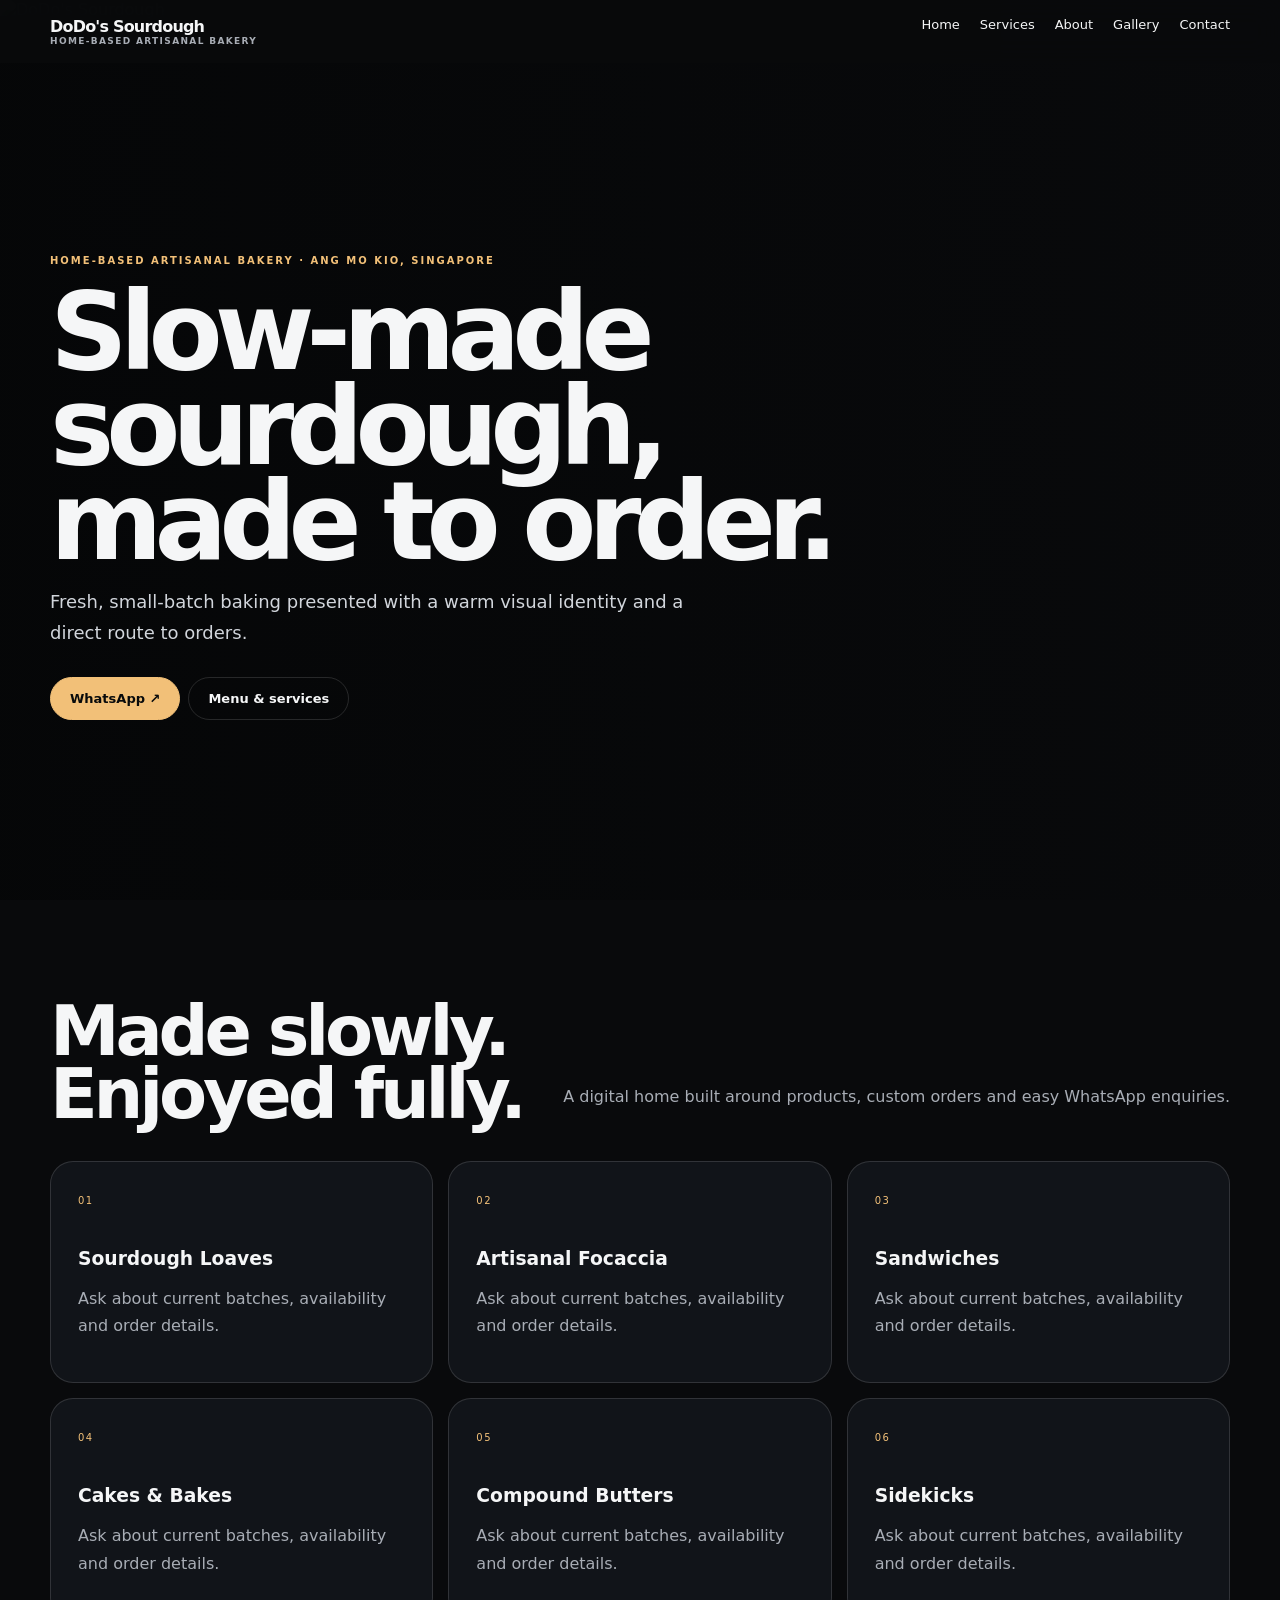
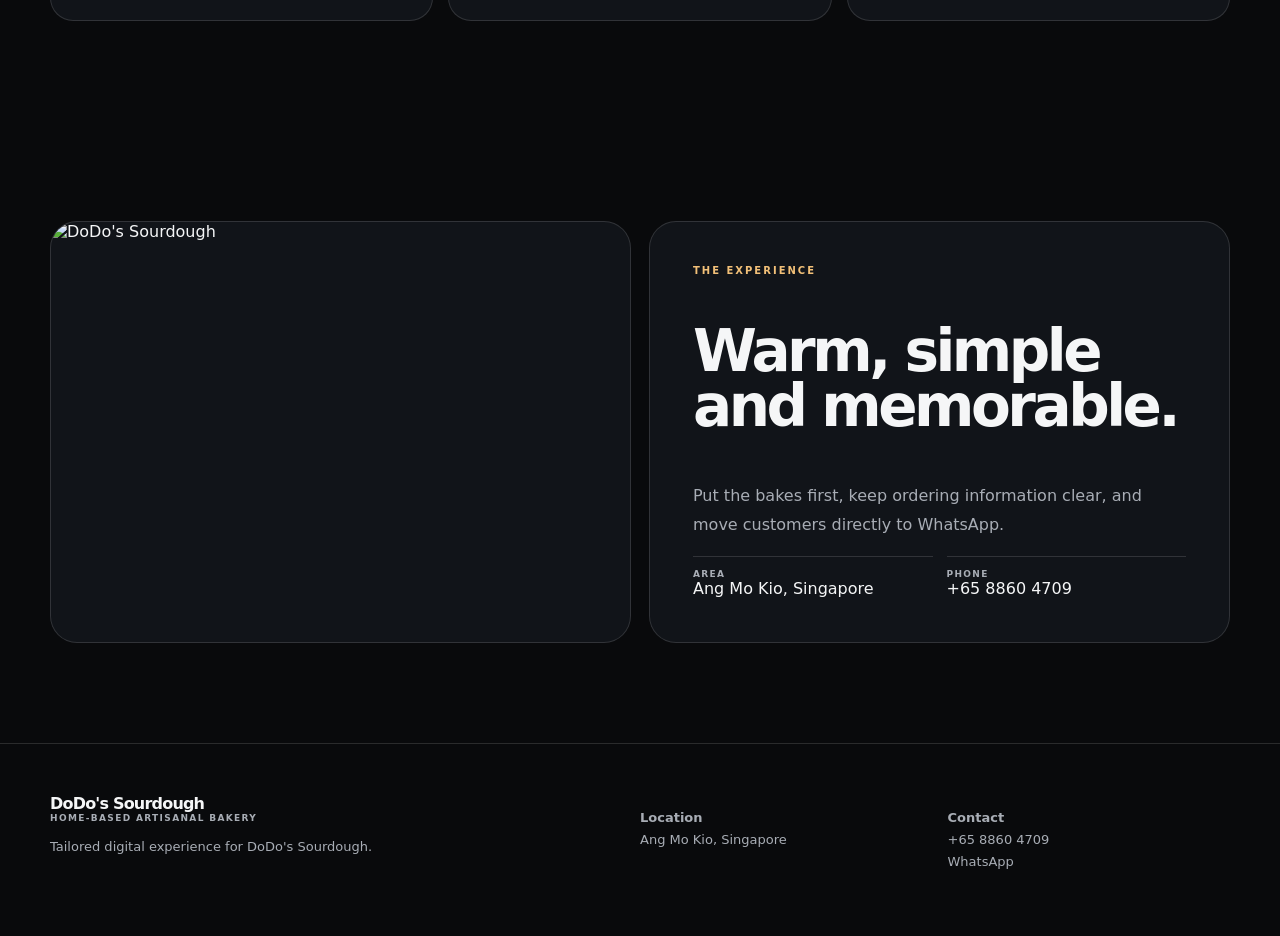
==== index.html @ b7d6df31 "Build DoDo's Sourdough index.html" ====
<!doctype html><html><head><meta charset="utf-8"><meta name="viewport" content="width=device-width,initial-scale=1"><title>DoDo's Sourdough — Home</title><style>:root{--b:#090a0c;--c:#111419;--t:#f5f6f7;--m:#a8adb5;--a:#f2c078;--l:#fff2}*{box-sizing:border-box}html{scroll-behavior:smooth}body{margin:0;background:var(--b);color:var(--t);font-family:Inter,system-ui,sans-serif}a{color:inherit;text-decoration:none}.w{width:min(calc(100% - 36px),1180px);margin:auto}.nav{position:fixed;z-index:5;inset:0 0 auto;padding:17px 0;background:#090a0ce8;backdrop-filter:blur(14px)}.ni{display:flex;justify-content:space-between}.brand{font-weight:850;letter-spacing:-.05em}.brand small{display:block;color:var(--m);font-size:9px;letter-spacing:.15em;text-transform:uppercase}.links{display:flex;gap:20px;font-size:13px}.links a:hover{color:var(--a)}section{padding:100px 0}.hero{min-height:100svh;position:relative;display:flex;align-items:end;overflow:hidden}.hero img{position:absolute;inset:0;width:100%;height:100%;object-fit:cover;filter:brightness(.58);z-index:-2}.hero:after{content:'';position:absolute;inset:0;background:linear-gradient(90deg,#050607e5,#05060722),linear-gradient(0deg,var(--b),transparent 45%);z-index:-1}.hero .w{padding:150px 0 75px}.ey{color:var(--a);font-size:10px;letter-spacing:.2em;text-transform:uppercase;font-weight:800}.hero h1{font-size:clamp(50px,9vw,108px);line-height:.88;letter-spacing:-.075em;max-width:900px;margin:18px 0}.hero p{max-width:650px;color:#d1d5db;line-height:1.7;font-size:18px}.btn{display:inline-block;margin:10px 8px 0 0;padding:13px 19px;border:1px solid var(--l);border-radius:999px;font-size:13px;font-weight:750}.primary{background:var(--a);color:#080a0b;border-color:var(--a)}.head{display:flex;justify-content:space-between;gap:25px;align-items:end;margin-bottom:35px}.head h2{font-size:clamp(40px,6vw,70px);line-height:.9;letter-spacing:-.06em;margin:0}.head p,.card p{color:var(--m);line-height:1.7}.grid{display:grid;grid-template-columns:repeat(3,1fr);gap:15px}.card{border:1px solid var(--l);border-radius:23px;padding:27px;min-height:205px;background:var(--c);transition:.4s}.card:hover{transform:translateY(-7px)}.num{color:var(--a);font-size:10px;letter-spacing:.15em}.card h3{margin:40px 0 8px}.split{display:grid;grid-template-columns:1fr 1fr;gap:18px}.panel{border:1px solid var(--l);border-radius:27px;overflow:hidden;background:var(--c)}.panel img{width:100%;height:100%;min-height:420px;object-fit:cover}.copy{padding:43px}.copy h2{font-size:clamp(35px,5vw,58px);line-height:.95;letter-spacing:-.06em}.copy p{color:var(--m);line-height:1.8}.facts{display:grid;grid-template-columns:1fr 1fr;gap:14px}.fact{border-top:1px solid var(--l);padding-top:12px}.fact b{display:block;color:var(--m);font-size:9px;letter-spacing:.15em;text-transform:uppercase}.gallery{display:grid;grid-template-columns:2fr 1fr 1fr;grid-auto-rows:240px;gap:12px}.gallery img{width:100%;height:100%;object-fit:cover;border-radius:18px}.gallery img:first-child{grid-row:span 2}.footer{border-top:1px solid var(--l);padding:50px 0}.foot{display:grid;grid-template-columns:2fr 1fr 1fr;gap:25px}.foot p{color:var(--m);font-size:13px;line-height:1.7}.reveal{opacity:0;transform:translateY(30px);transition:.8s}.on{opacity:1;transform:none}@media(max-width:800px){.links{display:none}.grid,.split,.foot{grid-template-columns:1fr}.head{display:block}.gallery{grid-template-columns:1fr 1fr;grid-auto-rows:170px}.gallery img:first-child{grid-column:span 2;grid-row:auto}.facts{grid-template-columns:1fr}.hero h1{font-size:clamp(50px,15vw,82px)}}</style></head><body><header class="nav"><div class="w ni"><a class="brand" href="index.html">DoDo's Sourdough<small>Home-Based Artisanal Bakery</small></a><nav class="links"><a href="index.html">Home</a><a href="services.html">Services</a><a href="about.html">About</a><a href="gallery.html">Gallery</a><a href="contact.html">Contact</a></nav></div></header><main><section class="hero"><img src="https://images.unsplash.com/photo-1509440159596-0249088772ff?auto=format&fit=crop&w=1800&q=85" alt="DoDo's Sourdough"><div class="w reveal"><div class="ey">Home-Based Artisanal Bakery · Ang Mo Kio, Singapore</div><h1>Slow-made sourdough, made to order.</h1><p>Fresh, small-batch baking presented with a warm visual identity and a direct route to orders.</p><a class="btn primary" href="https://wa.me/6588604709?text=Hi%20DoDos%20Sourdough%2C%20I%27d%20like%20to%20enquire.">WhatsApp ↗</a><a class="btn" href="services.html">Menu & services</a></div></section><section><div class="w"><div class="head reveal"><h2>Made slowly.<br>Enjoyed fully.</h2><p>A digital home built around products, custom orders and easy WhatsApp enquiries.</p></div><div class="grid"><article class="card reveal"><span class="num">01</span><h3>Sourdough Loaves</h3><p>Ask about current batches, availability and order details.</p></article><article class="card reveal"><span class="num">02</span><h3>Artisanal Focaccia</h3><p>Ask about current batches, availability and order details.</p></article><article class="card reveal"><span class="num">03</span><h3>Sandwiches</h3><p>Ask about current batches, availability and order details.</p></article><article class="card reveal"><span class="num">04</span><h3>Cakes & Bakes</h3><p>Ask about current batches, availability and order details.</p></article><article class="card reveal"><span class="num">05</span><h3>Compound Butters</h3><p>Ask about current batches, availability and order details.</p></article><article class="card reveal"><span class="num">06</span><h3>Sidekicks</h3><p>Ask about current batches, availability and order details.</p></article></div></div></section><section><div class="w split"><div class="panel reveal"><img src="https://images.unsplash.com/photo-1509440159596-0249088772ff?auto=format&fit=crop&w=1800&q=85" alt="DoDo's Sourdough"></div><div class="panel copy reveal"><div class="ey">The experience</div><h2>Warm, simple and memorable.</h2><p>Put the bakes first, keep ordering information clear, and move customers directly to WhatsApp.</p><div class="facts"><div class="fact"><b>Area</b><span>Ang Mo Kio, Singapore</span></div><div class="fact"><b>Phone</b><span>+65 8860 4709</span></div></div></div></div></section></main><footer class="footer"><div class="w foot"><div><div class="brand">DoDo's Sourdough<small>Home-Based Artisanal Bakery</small></div><p>Tailored digital experience for DoDo's Sourdough.</p></div><div><p><b>Location</b><br>Ang Mo Kio, Singapore</p></div><div><p><b>Contact</b><br>+65 8860 4709<br><a href="https://wa.me/6588604709?text=Hi%20DoDos%20Sourdough%2C%20I%27d%20like%20to%20enquire.">WhatsApp</a></p></div></div></footer><script>const q=new IntersectionObserver(es=>es.forEach(e=>e.isIntersecting&&e.target.classList.add('on')),{threshold:.12});document.querySelectorAll('.reveal').forEach(e=>q.observe(e));</script></body></html>
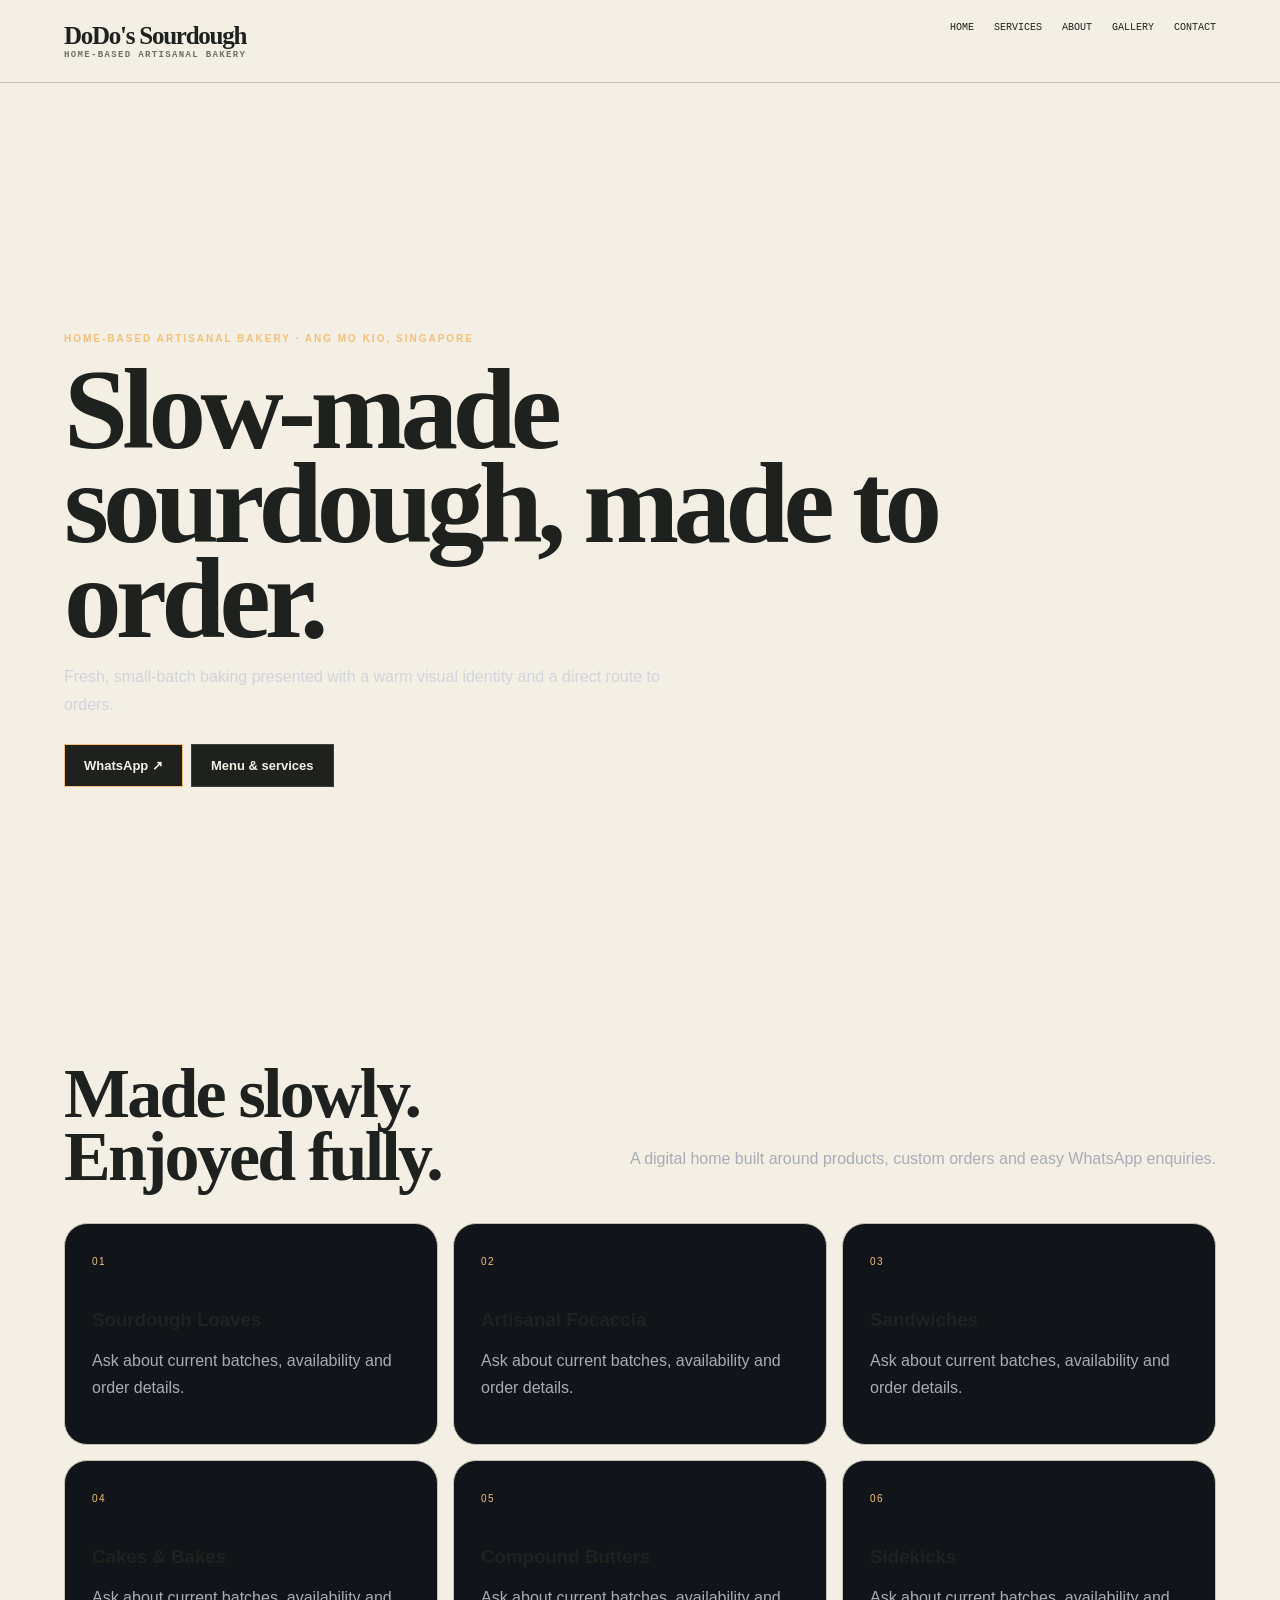
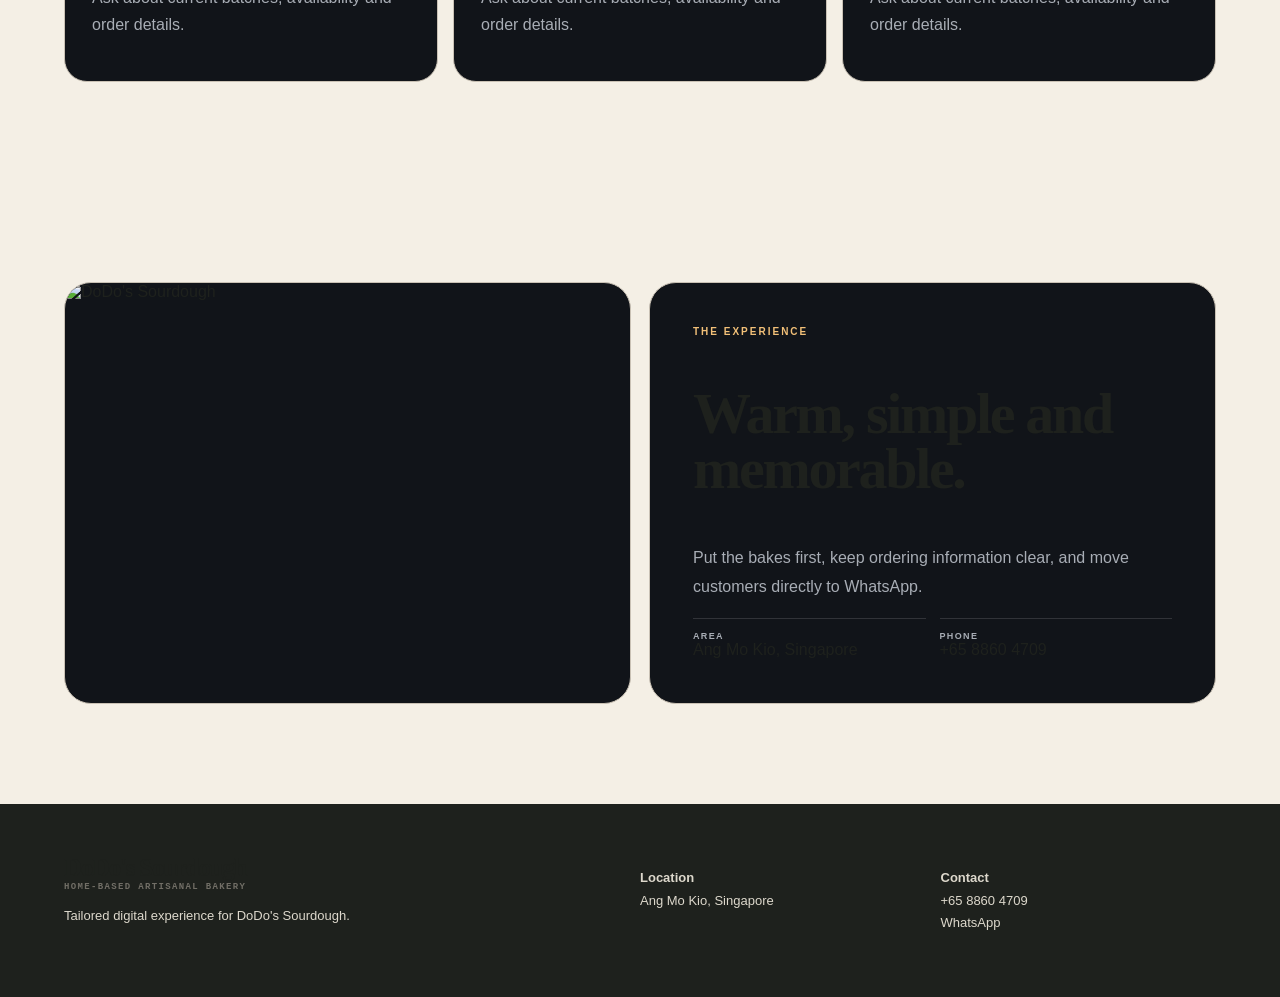
==== commit e27713a6: "Connect shared styling and interactions — index.html" ====
--- a/index.html
+++ b/index.html
@@ -1 +1 @@
-<!doctype html><html><head><meta charset="utf-8"><meta name="viewport" content="width=device-width,initial-scale=1"><title>DoDo's Sourdough — Home</title><style>:root{--b:#090a0c;--c:#111419;--t:#f5f6f7;--m:#a8adb5;--a:#f2c078;--l:#fff2}*{box-sizing:border-box}html{scroll-behavior:smooth}body{margin:0;background:var(--b);color:var(--t);font-family:Inter,system-ui,sans-serif}a{color:inherit;text-decoration:none}.w{width:min(calc(100% - 36px),1180px);margin:auto}.nav{position:fixed;z-index:5;inset:0 0 auto;padding:17px 0;background:#090a0ce8;backdrop-filter:blur(14px)}.ni{display:flex;justify-content:space-between}.brand{font-weight:850;letter-spacing:-.05em}.brand small{display:block;color:var(--m);font-size:9px;letter-spacing:.15em;text-transform:uppercase}.links{display:flex;gap:20px;font-size:13px}.links a:hover{color:var(--a)}section{padding:100px 0}.hero{min-height:100svh;position:relative;display:flex;align-items:end;overflow:hidden}.hero img{position:absolute;inset:0;width:100%;height:100%;object-fit:cover;filter:brightness(.58);z-index:-2}.hero:after{content:'';position:absolute;inset:0;background:linear-gradient(90deg,#050607e5,#05060722),linear-gradient(0deg,var(--b),transparent 45%);z-index:-1}.hero .w{padding:150px 0 75px}.ey{color:var(--a);font-size:10px;letter-spacing:.2em;text-transform:uppercase;font-weight:800}.hero h1{font-size:clamp(50px,9vw,108px);line-height:.88;letter-spacing:-.075em;max-width:900px;margin:18px 0}.hero p{max-width:650px;color:#d1d5db;line-height:1.7;font-size:18px}.btn{display:inline-block;margin:10px 8px 0 0;padding:13px 19px;border:1px solid var(--l);border-radius:999px;font-size:13px;font-weight:750}.primary{background:var(--a);color:#080a0b;border-color:var(--a)}.head{display:flex;justify-content:space-between;gap:25px;align-items:end;margin-bottom:35px}.head h2{font-size:clamp(40px,6vw,70px);line-height:.9;letter-spacing:-.06em;margin:0}.head p,.card p{color:var(--m);line-height:1.7}.grid{display:grid;grid-template-columns:repeat(3,1fr);gap:15px}.card{border:1px solid var(--l);border-radius:23px;padding:27px;min-height:205px;background:var(--c);transition:.4s}.card:hover{transform:translateY(-7px)}.num{color:var(--a);font-size:10px;letter-spacing:.15em}.card h3{margin:40px 0 8px}.split{display:grid;grid-template-columns:1fr 1fr;gap:18px}.panel{border:1px solid var(--l);border-radius:27px;overflow:hidden;background:var(--c)}.panel img{width:100%;height:100%;min-height:420px;object-fit:cover}.copy{padding:43px}.copy h2{font-size:clamp(35px,5vw,58px);line-height:.95;letter-spacing:-.06em}.copy p{color:var(--m);line-height:1.8}.facts{display:grid;grid-template-columns:1fr 1fr;gap:14px}.fact{border-top:1px solid var(--l);padding-top:12px}.fact b{display:block;color:var(--m);font-size:9px;letter-spacing:.15em;text-transform:uppercase}.gallery{display:grid;grid-template-columns:2fr 1fr 1fr;grid-auto-rows:240px;gap:12px}.gallery img{width:100%;height:100%;object-fit:cover;border-radius:18px}.gallery img:first-child{grid-row:span 2}.footer{border-top:1px solid var(--l);padding:50px 0}.foot{display:grid;grid-template-columns:2fr 1fr 1fr;gap:25px}.foot p{color:var(--m);font-size:13px;line-height:1.7}.reveal{opacity:0;transform:translateY(30px);transition:.8s}.on{opacity:1;transform:none}@media(max-width:800px){.links{display:none}.grid,.split,.foot{grid-template-columns:1fr}.head{display:block}.gallery{grid-template-columns:1fr 1fr;grid-auto-rows:170px}.gallery img:first-child{grid-column:span 2;grid-row:auto}.facts{grid-template-columns:1fr}.hero h1{font-size:clamp(50px,15vw,82px)}}</style></head><body><header class="nav"><div class="w ni"><a class="brand" href="index.html">DoDo's Sourdough<small>Home-Based Artisanal Bakery</small></a><nav class="links"><a href="index.html">Home</a><a href="services.html">Services</a><a href="about.html">About</a><a href="gallery.html">Gallery</a><a href="contact.html">Contact</a></nav></div></header><main><section class="hero"><img src="https://images.unsplash.com/photo-1509440159596-0249088772ff?auto=format&fit=crop&w=1800&q=85" alt="DoDo's Sourdough"><div class="w reveal"><div class="ey">Home-Based Artisanal Bakery · Ang Mo Kio, Singapore</div><h1>Slow-made sourdough, made to order.</h1><p>Fresh, small-batch baking presented with a warm visual identity and a direct route to orders.</p><a class="btn primary" href="https://wa.me/6588604709?text=Hi%20DoDos%20Sourdough%2C%20I%27d%20like%20to%20enquire.">WhatsApp ↗</a><a class="btn" href="services.html">Menu & services</a></div></section><section><div class="w"><div class="head reveal"><h2>Made slowly.<br>Enjoyed fully.</h2><p>A digital home built around products, custom orders and easy WhatsApp enquiries.</p></div><div class="grid"><article class="card reveal"><span class="num">01</span><h3>Sourdough Loaves</h3><p>Ask about current batches, availability and order details.</p></article><article class="card reveal"><span class="num">02</span><h3>Artisanal Focaccia</h3><p>Ask about current batches, availability and order details.</p></article><article class="card reveal"><span class="num">03</span><h3>Sandwiches</h3><p>Ask about current batches, availability and order details.</p></article><article class="card reveal"><span class="num">04</span><h3>Cakes & Bakes</h3><p>Ask about current batches, availability and order details.</p></article><article class="card reveal"><span class="num">05</span><h3>Compound Butters</h3><p>Ask about current batches, availability and order details.</p></article><article class="card reveal"><span class="num">06</span><h3>Sidekicks</h3><p>Ask about current batches, availability and order details.</p></article></div></div></section><section><div class="w split"><div class="panel reveal"><img src="https://images.unsplash.com/photo-1509440159596-0249088772ff?auto=format&fit=crop&w=1800&q=85" alt="DoDo's Sourdough"></div><div class="panel copy reveal"><div class="ey">The experience</div><h2>Warm, simple and memorable.</h2><p>Put the bakes first, keep ordering information clear, and move customers directly to WhatsApp.</p><div class="facts"><div class="fact"><b>Area</b><span>Ang Mo Kio, Singapore</span></div><div class="fact"><b>Phone</b><span>+65 8860 4709</span></div></div></div></div></section></main><footer class="footer"><div class="w foot"><div><div class="brand">DoDo's Sourdough<small>Home-Based Artisanal Bakery</small></div><p>Tailored digital experience for DoDo's Sourdough.</p></div><div><p><b>Location</b><br>Ang Mo Kio, Singapore</p></div><div><p><b>Contact</b><br>+65 8860 4709<br><a href="https://wa.me/6588604709?text=Hi%20DoDos%20Sourdough%2C%20I%27d%20like%20to%20enquire.">WhatsApp</a></p></div></div></footer><script>const q=new IntersectionObserver(es=>es.forEach(e=>e.isIntersecting&&e.target.classList.add('on')),{threshold:.12});document.querySelectorAll('.reveal').forEach(e=>q.observe(e));</script></body></html>+<!doctype html><html><head><meta charset="utf-8"><meta name="viewport" content="width=device-width,initial-scale=1"><title>DoDo's Sourdough — Home</title><style>:root{--b:#090a0c;--c:#111419;--t:#f5f6f7;--m:#a8adb5;--a:#f2c078;--l:#fff2}*{box-sizing:border-box}html{scroll-behavior:smooth}body{margin:0;background:var(--b);color:var(--t);font-family:Inter,system-ui,sans-serif}a{color:inherit;text-decoration:none}.w{width:min(calc(100% - 36px),1180px);margin:auto}.nav{position:fixed;z-index:5;inset:0 0 auto;padding:17px 0;background:#090a0ce8;backdrop-filter:blur(14px)}.ni{display:flex;justify-content:space-between}.brand{font-weight:850;letter-spacing:-.05em}.brand small{display:block;color:var(--m);font-size:9px;letter-spacing:.15em;text-transform:uppercase}.links{display:flex;gap:20px;font-size:13px}.links a:hover{color:var(--a)}section{padding:100px 0}.hero{min-height:100svh;position:relative;display:flex;align-items:end;overflow:hidden}.hero img{position:absolute;inset:0;width:100%;height:100%;object-fit:cover;filter:brightness(.58);z-index:-2}.hero:after{content:'';position:absolute;inset:0;background:linear-gradient(90deg,#050607e5,#05060722),linear-gradient(0deg,var(--b),transparent 45%);z-index:-1}.hero .w{padding:150px 0 75px}.ey{color:var(--a);font-size:10px;letter-spacing:.2em;text-transform:uppercase;font-weight:800}.hero h1{font-size:clamp(50px,9vw,108px);line-height:.88;letter-spacing:-.075em;max-width:900px;margin:18px 0}.hero p{max-width:650px;color:#d1d5db;line-height:1.7;font-size:18px}.btn{display:inline-block;margin:10px 8px 0 0;padding:13px 19px;border:1px solid var(--l);border-radius:999px;font-size:13px;font-weight:750}.primary{background:var(--a);color:#080a0b;border-color:var(--a)}.head{display:flex;justify-content:space-between;gap:25px;align-items:end;margin-bottom:35px}.head h2{font-size:clamp(40px,6vw,70px);line-height:.9;letter-spacing:-.06em;margin:0}.head p,.card p{color:var(--m);line-height:1.7}.grid{display:grid;grid-template-columns:repeat(3,1fr);gap:15px}.card{border:1px solid var(--l);border-radius:23px;padding:27px;min-height:205px;background:var(--c);transition:.4s}.card:hover{transform:translateY(-7px)}.num{color:var(--a);font-size:10px;letter-spacing:.15em}.card h3{margin:40px 0 8px}.split{display:grid;grid-template-columns:1fr 1fr;gap:18px}.panel{border:1px solid var(--l);border-radius:27px;overflow:hidden;background:var(--c)}.panel img{width:100%;height:100%;min-height:420px;object-fit:cover}.copy{padding:43px}.copy h2{font-size:clamp(35px,5vw,58px);line-height:.95;letter-spacing:-.06em}.copy p{color:var(--m);line-height:1.8}.facts{display:grid;grid-template-columns:1fr 1fr;gap:14px}.fact{border-top:1px solid var(--l);padding-top:12px}.fact b{display:block;color:var(--m);font-size:9px;letter-spacing:.15em;text-transform:uppercase}.gallery{display:grid;grid-template-columns:2fr 1fr 1fr;grid-auto-rows:240px;gap:12px}.gallery img{width:100%;height:100%;object-fit:cover;border-radius:18px}.gallery img:first-child{grid-row:span 2}.footer{border-top:1px solid var(--l);padding:50px 0}.foot{display:grid;grid-template-columns:2fr 1fr 1fr;gap:25px}.foot p{color:var(--m);font-size:13px;line-height:1.7}.reveal{opacity:0;transform:translateY(30px);transition:.8s}.on{opacity:1;transform:none}@media(max-width:800px){.links{display:none}.grid,.split,.foot{grid-template-columns:1fr}.head{display:block}.gallery{grid-template-columns:1fr 1fr;grid-auto-rows:170px}.gallery img:first-child{grid-column:span 2;grid-row:auto}.facts{grid-template-columns:1fr}.hero h1{font-size:clamp(50px,15vw,82px)}}</style><link rel="stylesheet" href="styles.css"></head><body><header class="nav"><div class="w ni"><a class="brand" href="index.html">DoDo's Sourdough<small>Home-Based Artisanal Bakery</small></a><nav class="links"><a href="index.html">Home</a><a href="services.html">Services</a><a href="about.html">About</a><a href="gallery.html">Gallery</a><a href="contact.html">Contact</a></nav></div></header><main><section class="hero"><img src="https://images.unsplash.com/photo-1509440159596-0249088772ff?auto=format&fit=crop&w=1800&q=85" alt="DoDo's Sourdough"><div class="w reveal"><div class="ey">Home-Based Artisanal Bakery · Ang Mo Kio, Singapore</div><h1>Slow-made sourdough, made to order.</h1><p>Fresh, small-batch baking presented with a warm visual identity and a direct route to orders.</p><a class="btn primary" href="https://wa.me/6588604709?text=Hi%20DoDos%20Sourdough%2C%20I%27d%20like%20to%20enquire.">WhatsApp ↗</a><a class="btn" href="services.html">Menu & services</a></div></section><section><div class="w"><div class="head reveal"><h2>Made slowly.<br>Enjoyed fully.</h2><p>A digital home built around products, custom orders and easy WhatsApp enquiries.</p></div><div class="grid"><article class="card reveal"><span class="num">01</span><h3>Sourdough Loaves</h3><p>Ask about current batches, availability and order details.</p></article><article class="card reveal"><span class="num">02</span><h3>Artisanal Focaccia</h3><p>Ask about current batches, availability and order details.</p></article><article class="card reveal"><span class="num">03</span><h3>Sandwiches</h3><p>Ask about current batches, availability and order details.</p></article><article class="card reveal"><span class="num">04</span><h3>Cakes & Bakes</h3><p>Ask about current batches, availability and order details.</p></article><article class="card reveal"><span class="num">05</span><h3>Compound Butters</h3><p>Ask about current batches, availability and order details.</p></article><article class="card reveal"><span class="num">06</span><h3>Sidekicks</h3><p>Ask about current batches, availability and order details.</p></article></div></div></section><section><div class="w split"><div class="panel reveal"><img src="https://images.unsplash.com/photo-1509440159596-0249088772ff?auto=format&fit=crop&w=1800&q=85" alt="DoDo's Sourdough"></div><div class="panel copy reveal"><div class="ey">The experience</div><h2>Warm, simple and memorable.</h2><p>Put the bakes first, keep ordering information clear, and move customers directly to WhatsApp.</p><div class="facts"><div class="fact"><b>Area</b><span>Ang Mo Kio, Singapore</span></div><div class="fact"><b>Phone</b><span>+65 8860 4709</span></div></div></div></div></section></main><footer class="footer"><div class="w foot"><div><div class="brand">DoDo's Sourdough<small>Home-Based Artisanal Bakery</small></div><p>Tailored digital experience for DoDo's Sourdough.</p></div><div><p><b>Location</b><br>Ang Mo Kio, Singapore</p></div><div><p><b>Contact</b><br>+65 8860 4709<br><a href="https://wa.me/6588604709?text=Hi%20DoDos%20Sourdough%2C%20I%27d%20like%20to%20enquire.">WhatsApp</a></p></div></div></footer><script>const q=new IntersectionObserver(es=>es.forEach(e=>e.isIntersecting&&e.target.classList.add('on')),{threshold:.12});document.querySelectorAll('.reveal').forEach(e=>q.observe(e));</script><script src="script.js"></script></body></html>
--- a/styles.css
+++ b/styles.css
@@ -0,0 +1 @@
+:root{--b:#f4efe5;--ink:#1e211d;--muted:#716e66;--acid:#d8ef70;--line:#c9c1b4;--serif:Georgia,serif;--mono:"Courier New",monospace}html{background:var(--b)!important}body{background:var(--b)!important;color:var(--ink)!important;font-family:Arial,sans-serif!important}.w{width:min(1160px,90vw)!important}.nav{position:sticky!important;top:0!important;background:#f4efe5eF!important;border-bottom:1px solid var(--line)!important;padding:22px 0!important;backdrop-filter:blur(12px)!important}.brand{font-family:var(--serif)!important;font-size:25px!important;color:var(--ink)!important}.brand small{font-family:var(--mono)!important;color:var(--muted)!important}.links{font-family:var(--mono)!important;text-transform:uppercase!important;font-size:10px!important}.links a{color:var(--ink)!important}.links a:hover{color:#777!important}.hero{min-height:82svh!important;background:var(--b)!important}.hero img{filter:saturate(.72) contrast(.96)!important}.hero:after{background:linear-gradient(90deg,#151711dd,#15171122)!important}.hero h1,.hero h2,.hero h3{font-family:var(--serif)!important;letter-spacing:-.05em!important}.hero h1{font-size:clamp(58px,9vw,125px)!important;line-height:.82!important}.hero p{font-size:16px!important;line-height:1.7!important}.hero .btn,.btn{background:var(--ink)!important;color:var(--b)!important;border-radius:0!important}.section,.card,.tile,.panel{border-color:var(--line)!important}.accent,.highlight{background:var(--acid)!important;color:var(--ink)!important}.w h2{font-family:var(--serif)!important;letter-spacing:-.04em!important}.w h2 i,.hero i{font-family:var(--serif)!important}.links a.active{border-bottom:1px solid var(--ink)!important}.hero img{object-position:center!important}footer{background:var(--ink)!important;color:var(--b)!important;border-top:0!important}footer a,footer p,footer small{color:#ddd8cc!important}@media(max-width:700px){.links{gap:10px!important;font-size:8px!important}.hero{min-height:76svh!important}.hero h1{font-size:16vw!important}}
